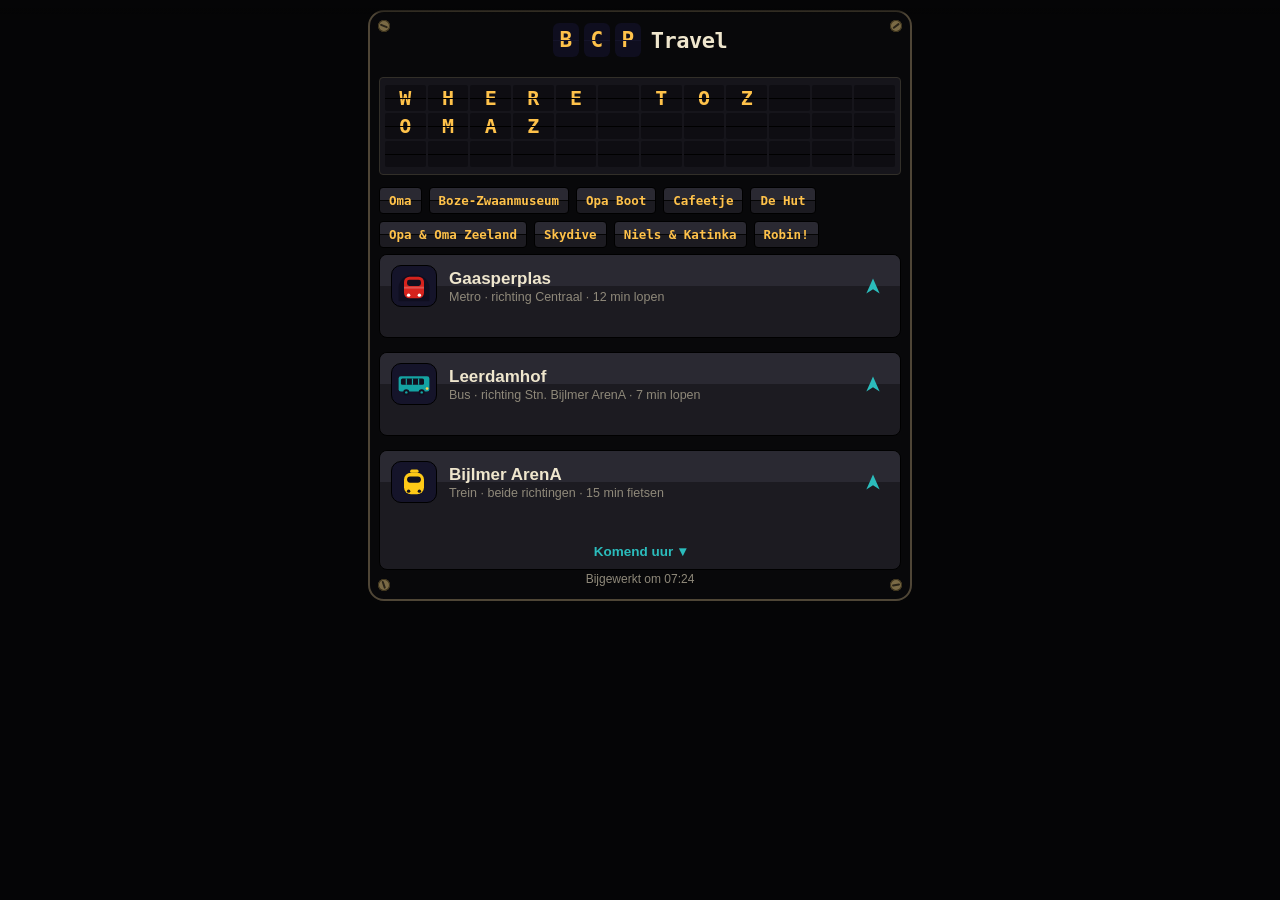
==== index.html @ f66ce540 "Center the logo so it clears the corner bolts Co-Authored-By: Claude Opus 4.8 <noreply@anthropic.com" ====
<!DOCTYPE html>
<html lang="nl">
<head>
  <meta charset="UTF-8">
  <meta name="viewport" content="width=device-width, initial-scale=1.0, viewport-fit=cover, user-scalable=no">
  <title>BCP Travel</title>
  <meta name="description" content="Vertrektijden en routes vanaf huis — Gaasperplas, Leerdamhof, Bijlmer ArenA">
  <meta name="theme-color" content="#0d0d0f">
  <link rel="manifest" href="manifest.webmanifest">
  <link rel="stylesheet" href="style.css?v=23">
  <link rel="icon" type="image/svg+xml" href="icon.svg">
  <link rel="icon" href="icons/icon-192.png">
  <!-- iOS PWA -->
  <meta name="apple-mobile-web-app-capable" content="yes">
  <meta name="mobile-web-app-capable" content="yes">
  <meta name="apple-mobile-web-app-status-bar-style" content="black-translucent">
  <meta name="apple-mobile-web-app-title" content="BCP">
  <link rel="apple-touch-icon" href="icons/apple-touch-icon.png">
</head>
<body>
  <div id="top-fade" aria-hidden="true"></div>
  <div id="pull-indicator" aria-hidden="true"><div class="spinner"></div></div>

  <main id="app">
    <div class="chassis">
      <span class="screw" aria-hidden="true"></span>
      <span class="screw" aria-hidden="true"></span>
      <span class="screw" aria-hidden="true"></span>
      <span class="screw" aria-hidden="true"></span>

    <header>
      <div class="brand" aria-label="BCP Travel">
        <div class="brand-board">
          <span class="tile" data-letter="B"><span class="tile-half tile-bottom">B</span><span class="tile-half tile-top" aria-hidden="true">B</span></span>
          <span class="tile" data-letter="C"><span class="tile-half tile-bottom">C</span><span class="tile-half tile-top" aria-hidden="true">C</span></span>
          <span class="tile" data-letter="P"><span class="tile-half tile-bottom">P</span><span class="tile-half tile-top" aria-hidden="true">P</span></span>
        </div>
        <span class="brand-word">Travel</span>
      </div>
    </header>

    <!-- Destination search -->
    <section id="search">
      <div class="search-wrap">
        <input id="dest-input" type="text" placeholder="" aria-label="Bestemming"
               autocomplete="off" autocorrect="off" autocapitalize="off" spellcheck="false"
               enterkeyhint="search">
        <div id="ghost" aria-hidden="true"></div>
        <ul id="suggestions" hidden></ul>
      </div>
      <div id="quick" hidden>
        <div id="quick-chips"></div>
      </div>
      <div id="recents" hidden>
        <p class="recents-label">Recent</p>
        <div id="recent-chips"></div>
      </div>
    </section>

    <!-- Route results -->
    <section id="routes" hidden>
      <div id="route-cards"></div>
    </section>

    <!-- Departure boards -->
    <section id="boards">
      <div class="board" id="board-metro">
        <div class="board-head">
          <span class="mode-tile" aria-label="Metro">
            <svg viewBox="0 0 52 44" aria-hidden="true">
              <path d="M6 42 L6 24 A20 17 0 0 1 46 24 L46 42 Z" fill="#0f0e1f"/>
              <rect x="13" y="10" width="26" height="28" rx="7" fill="#d6231d"/>
              <rect x="13" y="23" width="26" height="2.5" fill="#ffffff" opacity="0.22"/>
              <rect x="17" y="14" width="18" height="8" rx="3" fill="#11101f"/>
              <circle cx="19" cy="34" r="2.2" fill="#ffffff"/>
              <circle cx="33" cy="34" r="2.2" fill="#ffffff"/>
            </svg>
          </span>
          <div class="board-title">
            <h2>Gaasperplas</h2>
            <p class="board-sub">Metro &middot; richting Centraal &middot; <span class="walk">12 min lopen</span></p>
          </div>
          <a class="maps-link board-maps" href="https://www.google.com/maps/search/?api=1&amp;query=Station+Gaasperplas+Amsterdam" target="_blank" rel="noopener" aria-label="Op Google Maps" title="Op Google Maps"><svg viewBox="0 0 24 24" aria-hidden="true"><path d="M12 3 L20 21 L12 16 L4 21 Z" fill="currentColor"/></svg></a>
        </div>
        <ul class="departures" data-empty="Geen vertrektijden gevonden"></ul>
      </div>

      <div class="board" id="board-bus">
        <div class="board-head">
          <span class="mode-tile" aria-label="Bus">
            <svg viewBox="0 0 52 44" aria-hidden="true">
              <rect x="6" y="12" width="40" height="20" rx="3" fill="#14a3a3"/>
              <rect x="9" y="15" width="30" height="8" rx="2" fill="#11101f"/>
              <line x1="16" y1="15" x2="16" y2="23" stroke="#14a3a3" stroke-width="1.5"/>
              <line x1="24" y1="15" x2="24" y2="23" stroke="#14a3a3" stroke-width="1.5"/>
              <line x1="32" y1="15" x2="32" y2="23" stroke="#14a3a3" stroke-width="1.5"/>
              <circle cx="43" cy="28" r="1.8" fill="#ffd34d"/>
              <circle cx="16" cy="33" r="4" fill="#11101f"/>
              <circle cx="36" cy="33" r="4" fill="#11101f"/>
              <circle cx="16" cy="33" r="1.6" fill="#14a3a3"/>
              <circle cx="36" cy="33" r="1.6" fill="#14a3a3"/>
            </svg>
          </span>
          <div class="board-title">
            <h2>Leerdamhof</h2>
            <p class="board-sub">Bus &middot; richting Stn. Bijlmer ArenA &middot; <span class="walk">7 min lopen</span></p>
          </div>
          <a class="maps-link board-maps" href="https://www.google.com/maps/search/?api=1&amp;query=Leerdamhof+Amsterdam" target="_blank" rel="noopener" aria-label="Op Google Maps" title="Op Google Maps"><svg viewBox="0 0 24 24" aria-hidden="true"><path d="M12 3 L20 21 L12 16 L4 21 Z" fill="currentColor"/></svg></a>
        </div>
        <ul class="departures" data-empty="Geen vertrektijden gevonden"></ul>
      </div>

      <div class="board" id="board-train">
        <div class="board-head">
          <span class="mode-tile" aria-label="Trein">
            <svg viewBox="0 0 52 44" aria-hidden="true">
              <rect x="21" y="6" width="11" height="4" rx="2" fill="#ffc917"/>
              <rect x="13" y="10" width="26" height="28" rx="9" fill="#ffc917"/>
              <rect x="17" y="15" width="18" height="8" rx="4" fill="#11101f"/>
              <circle cx="19" cy="34" r="2.2" fill="#11101f"/>
              <circle cx="33" cy="34" r="2.2" fill="#11101f"/>
            </svg>
          </span>
          <div class="board-title">
            <h2>Bijlmer ArenA</h2>
            <p class="board-sub">Trein &middot; beide richtingen &middot; <span class="walk">15 min fietsen</span></p>
          </div>
          <a class="maps-link board-maps" href="https://www.google.com/maps/search/?api=1&amp;query=Station+Bijlmer+ArenA+Amsterdam" target="_blank" rel="noopener" aria-label="Op Google Maps" title="Op Google Maps"><svg viewBox="0 0 24 24" aria-hidden="true"><path d="M12 3 L20 21 L12 16 L4 21 Z" fill="currentColor"/></svg></a>
        </div>
        <ul class="departures" data-empty="Geen treinen gevonden"></ul>
        <button class="board-expand" hidden aria-expanded="false">
          <span class="expand-label">Komend uur</span>
          <span class="expand-arrow" aria-hidden="true">&#9662;</span>
        </button>
      </div>

      <p id="boards-updated"></p>
    </section>

    </div>
  </main>

  <script src="app.js?v=23"></script>
</body>
</html>
---- style.css ----
/* BCP Travel — always-dark "Solari" split-flap machine.
   Tokens are repointed once here; components reference them, so the whole
   app inherits the board palette. */
:root {
  --bg: #050506;              /* outside the machine */
  --recess: #08080a;         /* dark board cavity */
  --card: #16151b;           /* flap / panel surfaces on the recess */
  --text: #efe6cd;           /* warm cream */
  --text-dim: #8f897a;
  --accent: #2bbcbc;         /* teal — links, maps, expand */
  --accent-soft: #123a3a;
  --border: #322f29;         /* warm dark hairline */
  --green: #2ec16a;
  --red: #e0584e;
  --subway: #c8201a;         /* Metro 53 red */
  --bus: #14a3a3;            /* teal */
  --rail: #ffc917;           /* NS yellow */
  --rail-text: #11101a;
  --tram: #0d9488;
  /* Mode-icon tiles (kept in colour) */
  --board: #15142a;          /* navy tile bg */
  --board-tile: #0f0e1f;
  --board-frame: #4f4636;
  --board-text: #efe6cd;
  --amber: #ffc24a;          /* warm Solari amber — logo, time flaps */
  --teal: #14a3a3;
  /* Machine housing */
  --frame: #2c2620;
  --frame-edge: #4f4636;
  --screw: #7a6a45;
  /* Split-flap rows + cards */
  --flap: #1c1b21;
  --flap-top: #2a2932;
  --flap-seam: #000000;
  --flap-seam-hi: #36353e;
  --pin: #6a6358;
  --clk-card: #0e0d12;
  --mono: ui-monospace, "SF Mono", SFMono-Regular, Menlo, Consolas, monospace;
  --radius: 14px;
}

* { box-sizing: border-box; }

html, body {
  margin: 0;
  padding: 0;
  background: var(--bg);
  color: var(--text);
  font-family: -apple-system, BlinkMacSystemFont, "Segoe UI", Roboto, sans-serif;
  -webkit-text-size-adjust: 100%;
}

body {
  overscroll-behavior-y: contain;
}

#app {
  max-width: 560px;
  margin: 0 auto;
  padding: calc(env(safe-area-inset-top) + 10px) 8px calc(env(safe-area-inset-bottom) + 24px);
}

/* The machine: a single brass-edged frame around the dark board */
.chassis {
  position: relative;
  background: var(--recess);
  border: 2px solid var(--frame-edge);
  border-radius: 16px;
  padding: 9px;
}

/* Corner screws */
.screw {
  position: absolute;
  width: 12px;
  height: 12px;
  border-radius: 50%;
  background: var(--screw);
  box-shadow: inset 0 0 0 1px #3a3019;
}

.screw::after {
  content: "";
  position: absolute;
  inset: 0;
  margin: auto;
  width: 8px;
  height: 1.5px;
  background: #2a2418;
  border-radius: 1px;
  transform: rotate(35deg);
}

.screw:nth-of-type(1) { top: 8px; left: 8px; }
.screw:nth-of-type(2) { top: 8px; right: 8px; }
.screw:nth-of-type(3) { bottom: 8px; left: 8px; }
.screw:nth-of-type(4) { bottom: 8px; right: 8px; }

/* Each screw's slot sits at its own angle, so they don't look stamped. */
.screw:nth-of-type(1)::after { transform: rotate(22deg); }
.screw:nth-of-type(2)::after { transform: rotate(-37deg); }
.screw:nth-of-type(3)::after { transform: rotate(71deg); }
.screw:nth-of-type(4)::after { transform: rotate(-9deg); }

/* Brand header — sits directly on the recess */
header {
  display: flex;
  align-items: center;
  justify-content: center;
  gap: 12px;
  margin-bottom: 14px;
  padding: 2px;
}

/* Brand lockup: [B][C][P] Travel — also the refresh button */
.brand {
  display: flex;
  align-items: center;
  gap: 10px;
  cursor: pointer;
  -webkit-user-select: none;
  user-select: none;
}

.brand-board {
  display: flex;
  gap: 5px;
  perspective: 240px;
}

.brand .tile {
  position: relative;
  width: 26px;
  height: 34px;
  border-radius: 6px;
  background: var(--board-tile);
  color: var(--amber);
  font-family: var(--mono);
  font-weight: 700;
  font-size: 21px;
  overflow: hidden;
}

/* Two halves of the same glyph, clipped at the seam. */
.brand .tile-half {
  position: absolute;
  inset: 0;
  display: flex;
  align-items: center;
  justify-content: center;
  backface-visibility: hidden;
}

.brand .tile-bottom { clip-path: inset(50% 0 0 0); }

.brand .tile-top {
  clip-path: inset(0 0 50% 0);
  transform-origin: 50% 50%;     /* hinge on the center seam */
  z-index: 1;
}

/* The leaving glyph's top half, peeling down over the new one (set per
   spin step in JS). */
.brand .tile-fall {
  clip-path: inset(0 0 50% 0);
  transform-origin: 50% 50%;
  z-index: 3;
  background: var(--board-tile);
  color: var(--amber);
}

.brand .tile-fall { animation: flap-peel 0.13s linear both; }

/* Flip-board fold seam */
.brand .tile::after {
  content: "";
  position: absolute;
  left: 0;
  right: 0;
  top: 50%;
  height: 1px;
  background: var(--board);
  z-index: 2;
}

.brand-word {
  font-family: var(--mono);
  font-weight: 700;
  font-size: 22px;
  letter-spacing: -0.5px;
  color: var(--board-text);
}


/* Split-flap falling motion.
   flap-peel: the OLD glyph's top half is hinged at the seam and falls
   forward + down toward the viewer, revealing the new glyph behind it.
   flap-drop: a NEW glyph's top half drops in from standing upright. */
@keyframes flap-peel {
  0%   { transform: rotateX(0deg); }
  100% { transform: rotateX(-90deg); }
}

@keyframes flap-drop {
  0%   { transform: rotateX(90deg); }
  60%  { transform: rotateX(-6deg); }
  100% { transform: rotateX(0deg); }
}

/* Solid-to-transparent fade behind the iOS status bar (black-translucent),
   so the system clock stays legible over scrolled content. */
#top-fade {
  position: fixed;
  top: 0;
  left: 0;
  right: 0;
  height: calc(env(safe-area-inset-top) + 14px);
  background: linear-gradient(var(--bg) 55%, transparent);
  z-index: 40;
  pointer-events: none;
}

/* ---- Pull to refresh ---- */
#pull-indicator {
  position: fixed;
  top: calc(env(safe-area-inset-top) + 4px);
  left: 50%;
  transform: translate(-50%, -60px);
  opacity: 0;
  pointer-events: none;
  z-index: 50;
  transition: transform 0.2s, opacity 0.2s;
}

#pull-indicator.visible { transform: translate(-50%, 0); opacity: 1; }

.spinner {
  width: 26px;
  height: 26px;
  border: 3px solid var(--accent-soft);
  border-top-color: var(--accent);
  border-radius: 50%;
  animation: spin 0.8s linear infinite;
}

/* ---- Departure boards ---- */
/* Each board is one connected flap panel — header + departures share the
   same flap background, divided by hairlines. */
.board {
  background: var(--flap);
  border: 1px solid #000;
  border-radius: 8px;
  overflow: hidden;
  margin-bottom: 14px;
}

#boards .board:last-of-type { margin-bottom: 0; }

.board-head {
  display: flex;
  align-items: center;
  gap: 12px;
  padding: 10px 11px;
  background:
    linear-gradient(180deg, var(--flap-top) 0, var(--flap-top) 49.5%, #050505 50%, var(--flap) 50.5%, var(--flap) 100%);
}

.board-title {
  flex: 1;
  min-width: 0;
}

.board-title h2 {
  margin: 0;
  font-size: 17px;
  font-weight: 700;
}

/* Maps hand-off icon in a board header */
.board-maps { width: 30px; height: 30px; }
.board-maps svg { width: 19px; height: 19px; }

.board-sub {
  margin: 1px 0 0;
  font-size: 12.5px;
  color: var(--text-dim);
}

/* Section mode icon (metro / bus / train) — colour tile, recessed look */
.mode-tile {
  display: inline-flex;
  align-items: center;
  justify-content: center;
  width: 46px;
  height: 42px;
  border-radius: 10px;
  background: var(--board);
  border: 1px solid #000;
  flex-shrink: 0;
}

.mode-tile svg { width: 40px; height: auto; display: block; }

.line-badge {
  display: inline-flex;
  align-items: center;
  justify-content: center;
  min-width: 34px;
  height: 34px;
  padding: 0 8px;
  border-radius: 9px;
  color: #fff;
  font-weight: 800;
  font-size: 16px;
  flex-shrink: 0;
}

/* Fixed-width badges in the departure rows so headsigns line up even when
   the label varies (IC / SPR / NS). */
.departures .line-badge.small {
  width: 32px;
  min-width: 32px;
  padding: 0;
}

.line-badge.small {
  min-width: 26px;
  height: 24px;
  font-size: 13px;
  border-radius: 7px;
}

.mode-subway { background: var(--subway); }
.mode-bus { background: var(--bus); }
.mode-rail, .mode-regional_rail, .mode-regional_fast_rail, .mode-highspeed_rail,
.mode-long_distance, .mode-night_rail { background: var(--rail); color: var(--rail-text); }
.mode-tram { background: var(--tram); }
.mode-ferry { background: #0ea5e9; }
.mode-coach { background: #7c3aed; }
.mode-walk { background: transparent; color: var(--text-dim); font-weight: 600; }

ul.departures {
  list-style: none;
  margin: 0;
  padding: 0;
}

ul.departures:empty::after {
  content: attr(data-empty);
  display: block;
  padding: 10px 0;
  color: var(--text-dim);
  font-size: 14px;
}

/* Each departure is a split-flap strip: hinge pins (background dots), a fold
   seam across the middle, and the content riding on top. */
/* The flap fold (two-tone + a 1px crease) lives in the background, so opaque
   parts (badges, tiles, clock cards) hide it and text rides on top — no
   strike-through. Hinge pins are the two dots at the ends. */
ul.departures li {
  position: relative;
  display: flex;
  align-items: center;
  gap: 4px;
  padding: 9px 11px;
  border-top: 1px solid #000;
  font-size: 15px;
  perspective: 240px;
  background:
    linear-gradient(180deg, var(--flap-top) 0, var(--flap-top) 49.5%, #050505 50%, var(--flap) 50.5%, var(--flap) 100%);
}

.dep-headsign {
  flex: 1;
  min-width: 0;
  overflow: hidden;
  text-overflow: ellipsis;
  white-space: nowrap;
}

.dep-time {
  display: inline-flex;
  align-items: center;
  flex-shrink: 0;
}

/* Delay column: reserved per board, only as wide as the current view needs
   (width set in JS; absent entirely when nothing is delayed). */
.dep-delay {
  color: var(--red);
  font-family: var(--mono);
  font-size: 12.5px;
  font-weight: 700;
  width: var(--delay-w, 0px);
  text-align: right;
  overflow: hidden;
  flex-shrink: 0;
}

/* Platform: compact number chip (full "spoor N" kept as tooltip/aria). */
.dep-track {
  font-size: 12px;
  font-weight: 700;
  color: var(--accent);
  background: var(--accent-soft);
  border-radius: 4px;
  padding: 1px 0;
  min-width: 20px;
  text-align: center;
  flex-shrink: 0;
}

.board-expand {
  width: 100%;
  padding: 10px;
  border: none;
  background: transparent;
  color: var(--accent);
  font-size: 13.5px;
  font-weight: 600;
  cursor: pointer;
  display: flex;
  align-items: center;
  justify-content: center;
  gap: 6px;
}

.board-expand .expand-arrow {
  transition: transform 0.2s;
  display: inline-block;
}

.board-expand[aria-expanded="true"] .expand-arrow {
  transform: rotate(180deg);
}

/* Countdown: plain, readable amber text in a fixed column so every "x min"
   lines up (the live dot sits inside, never changing the column width). */
.dep-countdown {
  display: inline-flex;
  align-items: center;
  justify-content: flex-end;
  gap: 4px;
  flex: 0 0 64px;
  white-space: nowrap;
  font-family: var(--mono);
  font-weight: 700;
  font-size: 13.5px;
  font-variant-numeric: tabular-nums;
  color: var(--amber);
}

/* Clock time as little amber split-flaps: each digit is a flap with a seam
   across the glyph; the colon is a plain separator. */
.clock-flap {
  display: inline-flex;
  align-items: stretch;
  gap: 2px;
  perspective: 220px;
}

.clock-flap .cell {
  position: relative;
  width: 10px;
  height: 22px;
  border-radius: 2px;
  overflow: hidden;
  background: var(--clk-card);
}

.clock-flap .sep {
  display: flex;
  align-items: center;
  justify-content: center;
  width: 4px;
  font-family: var(--mono);
  font-weight: 700;
  font-size: 13px;
  color: var(--amber);
}

.clock-flap .cf {
  position: absolute;
  inset: 0;
  display: flex;
  align-items: center;
  justify-content: center;
  font-family: var(--mono);
  font-weight: 700;
  font-size: 13px;
  color: var(--amber);
  backface-visibility: hidden;
}

.clock-flap .cf-bottom { clip-path: inset(50% 0 0 0); }

.clock-flap .cf-top {
  clip-path: inset(0 0 50% 0);
  transform-origin: 50% 50%;
  z-index: 1;
}

.clock-flap .cf-fall {
  clip-path: inset(0 0 50% 0);
  transform-origin: 50% 50%;
  z-index: 3;
  background: var(--clk-card);
  color: var(--amber);
}

/* Fold seam across the digit */
.clock-flap .cell::after {
  content: "";
  position: absolute;
  left: 0;
  right: 0;
  top: 50%;
  height: 1px;
  background: #000;
  box-shadow: 0 1px 0 rgba(255, 255, 255, 0.06);
  z-index: 2;
}

.clock-flap .cf-fall { animation: flap-peel 0.42s cubic-bezier(0.4, 0.15, 0.3, 1) both; }
.clock-flap .cf-top.drop { animation: flap-drop 0.42s cubic-bezier(0.3, 0.7, 0.45, 1) both; }

.rt-dot {
  display: inline-block;
  width: 7px;
  height: 7px;
  border-radius: 50%;
  background: var(--green);
  margin-right: 3px;
  animation: pulse 2s ease-in-out infinite;
  vertical-align: 1px;
}

@keyframes pulse { 50% { opacity: 0.35; } }

#boards-updated {
  text-align: center;
  font-size: 12px;
  color: var(--text-dim);
  margin: 2px 0 4px;
}

.board.error ul.departures::after {
  content: attr(data-error);
  color: var(--red);
}

/* ---- Search ---- */
#search { margin: 18px 0 6px; }

.search-wrap { position: relative; }

#dest-input {
  width: 100%;
  min-height: 98px;
  padding: 8px 8px;
  font-size: 17px;
  border: 1.5px solid var(--border);
  border-radius: 4px;
  background: var(--card);
  color: var(--text);
  outline: none;
}

#dest-input:focus { border-color: var(--accent); }

/* Split-flap board filling the input width (3 rows) */
#ghost {
  position: absolute;
  left: 6px;
  right: 6px;
  top: 0;
  bottom: 0;
  display: flex;
  flex-direction: column;
  justify-content: center;
  gap: 2px;
  pointer-events: none;
  overflow: hidden;
}

#ghost.hidden { display: none; }

/* Shared split-flap character row (placeholder board + results title). */
.flaprow {
  display: inline-flex;
  gap: 1px;
}

.flaprow .fcell {
  position: relative;
  width: 11px;
  height: 20px;
  overflow: hidden;
  border-radius: 2px;
  background: var(--clk-card);
}

.flaprow .cf {
  position: absolute;
  inset: 0;
  display: flex;
  align-items: center;
  justify-content: center;
  font-family: var(--mono);
  font-weight: 700;
  font-size: 12px;
  color: var(--amber);
  backface-visibility: hidden;
}

.flaprow .cf-bottom { clip-path: inset(50% 0 0 0); }

.flaprow .cf-top {
  clip-path: inset(0 0 50% 0);
  transform-origin: 50% 50%;
  z-index: 1;
}

.flaprow .cf-fall {
  clip-path: inset(0 0 50% 0);
  transform-origin: 50% 50%;
  z-index: 3;
  background: var(--clk-card);
  color: var(--amber);
  animation: flap-peel 0.09s linear both;
}

.flaprow .fcell::after {
  content: "";
  position: absolute;
  left: 0;
  right: 0;
  top: 50%;
  height: 1px;
  background: #000;
  z-index: 2;
}

/* Results title as a bigger, wrapping flap board */
.flaprow-title {
  flex-wrap: wrap;
  gap: 2px;
}

.flaprow-title .fcell { width: 15px; height: 24px; border-radius: 3px; }
.flaprow-title .cf { font-size: 15px; }

/* Two-row board: cells stretch to fill the container width; the font
   scales with it (size isn't critical here). */
.flaprow-display {
  display: flex;
  width: 100%;
  gap: 2px;
  container-type: inline-size;
}

.flaprow-display .fcell {
  flex: 1 1 0;
  min-width: 0;
  width: auto;
  height: 26px;
  border-radius: 2px;
}

.flaprow-display .cf { font-size: clamp(12px, 5cqw, 20px); }

/* Quick-pick destinations */
#quick { margin-top: 12px; }

#quick-chips {
  display: flex;
  flex-wrap: wrap;
  gap: 7px;
}

#suggestions {
  position: absolute;
  top: calc(100% + 6px);
  left: 0;
  right: 0;
  z-index: 30;
  list-style: none;
  margin: 0;
  padding: 6px;
  background: var(--card);
  border: 1px solid var(--border);
  border-radius: var(--radius);
  box-shadow: 0 8px 24px rgba(0,0,0,0.14);
  max-height: 320px;
  overflow-y: auto;
}

#suggestions li {
  padding: 11px 12px;
  border-radius: 10px;
  cursor: pointer;
  display: flex;
  align-items: center;
  gap: 10px;
}

#suggestions li:active, #suggestions li.active { background: var(--accent-soft); }

.sug-icon { font-size: 17px; width: 22px; text-align: center; flex-shrink: 0; }

.sug-text { overflow: hidden; }

.sug-name {
  font-size: 15.5px;
  white-space: nowrap;
  overflow: hidden;
  text-overflow: ellipsis;
}

.sug-area { font-size: 12.5px; color: var(--text-dim); }

/* ---- Recents ---- */
#recents { margin-top: 12px; }

.recents-label {
  margin: 0 0 6px 4px;
  font-size: 12px;
  font-weight: 600;
  text-transform: uppercase;
  letter-spacing: 0.5px;
  color: var(--text-dim);
}

#recent-chips {
  display: flex;
  flex-wrap: wrap;
  gap: 8px;
}

/* Flip-board chips: amber mono on a flap face with a centre crease. */
.chip {
  position: relative;
  overflow: hidden;
  border: 1px solid #000;
  border-radius: 4px;
  padding: 5px 9px;
  font-family: var(--mono);
  font-weight: 700;
  font-size: 12.5px;
  color: var(--amber);
  cursor: pointer;
  max-width: 100%;
  white-space: nowrap;
  text-overflow: ellipsis;
  background:
    linear-gradient(180deg, var(--flap-top) 0, var(--flap-top) 49.5%, #050505 50%, var(--flap) 50.5%, var(--flap) 100%);
}

.chip:active { filter: brightness(1.3); }

/* ---- Route results ---- */
#routes { margin-top: 20px; }

#routes-title {
  margin: 0 0 12px 2px;
  line-height: 0;
}

.route-card {
  background: var(--card);
  border-radius: var(--radius);
  padding: 14px 16px;
  margin-bottom: 12px;
  box-shadow: 0 1px 3px rgba(0,0,0,0.06);
}

.route-card-head {
  display: flex;
  align-items: center;
  gap: 8px;
  margin-bottom: 4px;
}

.route-card-head .icon { font-size: 18px; }

.route-card-head .mode-tile {
  width: 36px;
  height: 32px;
  border-radius: 8px;
}

.route-card-head .mode-tile svg { width: 30px; }

.route-card-head h3 {
  margin: 0;
  font-size: 15.5px;
  font-weight: 700;
  flex: 1;
}

.route-note {
  font-size: 12px;
  color: var(--text-dim);
  background: var(--accent-soft);
  border-radius: 999px;
  padding: 3px 9px;
  white-space: nowrap;
}

.itinerary {
  border-top: 1px solid var(--border);
}

.itin-summary {
  display: block;
  width: 100%;
  text-align: left;
  background: transparent;
  border: none;
  padding: 10px 0;
  cursor: pointer;
  color: inherit;
  font: inherit;
}

.itin-times {
  display: flex;
  align-items: baseline;
  gap: 8px;
  font-variant-numeric: tabular-nums;
}

.itin-range { font-weight: 700; font-size: 15.5px; }

.itin-meta { color: var(--text-dim); font-size: 13px; flex: 1; }

.itin-duration { font-weight: 700; font-size: 15px; }

.itin-legs {
  display: flex;
  align-items: center;
  flex-wrap: wrap;
  gap: 4px;
  margin-top: 7px;
  font-size: 13px;
  color: var(--text-dim);
}

.leg-sep { opacity: 0.55; font-size: 11px; }

.leg-walk { white-space: nowrap; }

.itin-chevron {
  margin-left: auto;
  color: var(--accent);
  transition: transform 0.2s;
}

.itinerary.open .itin-chevron { transform: rotate(180deg); }

/* ---- Expanded step-by-step detail ---- */
.itin-detail { display: none; padding: 4px 0 12px; }

.itinerary.open .itin-detail { display: block; }

.leg-detail {
  position: relative;
  padding: 6px 0 6px 14px;
  border-left: 2px solid var(--border);
  margin-left: 4px;
}

.leg-detail-head {
  display: flex;
  align-items: center;
  gap: 8px;
  margin-bottom: 4px;
}

.leg-dir { font-size: 13.5px; font-weight: 600; }

.leg-stop {
  display: flex;
  gap: 8px;
  font-size: 13.5px;
  padding: 1px 0;
}

.leg-stop-time {
  color: var(--text-dim);
  font-variant-numeric: tabular-nums;
  flex-shrink: 0;
  min-width: 38px;
}

.leg-stop-name { color: var(--text); }

.leg-ride {
  font-size: 12px;
  color: var(--text-dim);
  padding: 2px 0 2px 46px;
}

.leg-walk-detail {
  font-size: 13px;
  color: var(--text-dim);
  padding: 6px 0 6px 4px;
}

/* Maps hand-off icon in the route-card header */
.maps-link {
  display: inline-flex;
  align-items: center;
  justify-content: center;
  width: 32px;
  height: 32px;
  flex-shrink: 0;
  color: var(--accent);
  text-decoration: none;
}

.maps-link svg { width: 20px; height: 20px; display: block; }

.maps-link:active { opacity: 0.6; }

.route-card .status {
  padding: 10px 0 4px;
  font-size: 14px;
  color: var(--text-dim);
}

.route-card .status.error { color: var(--red); }

.skeleton {
  height: 18px;
  border-radius: 6px;
  background: linear-gradient(90deg, var(--border) 25%, var(--accent-soft) 50%, var(--border) 75%);
  background-size: 200% 100%;
  animation: shimmer 1.2s infinite;
  margin: 10px 0;
}

@keyframes shimmer { to { background-position: -200% 0; } }
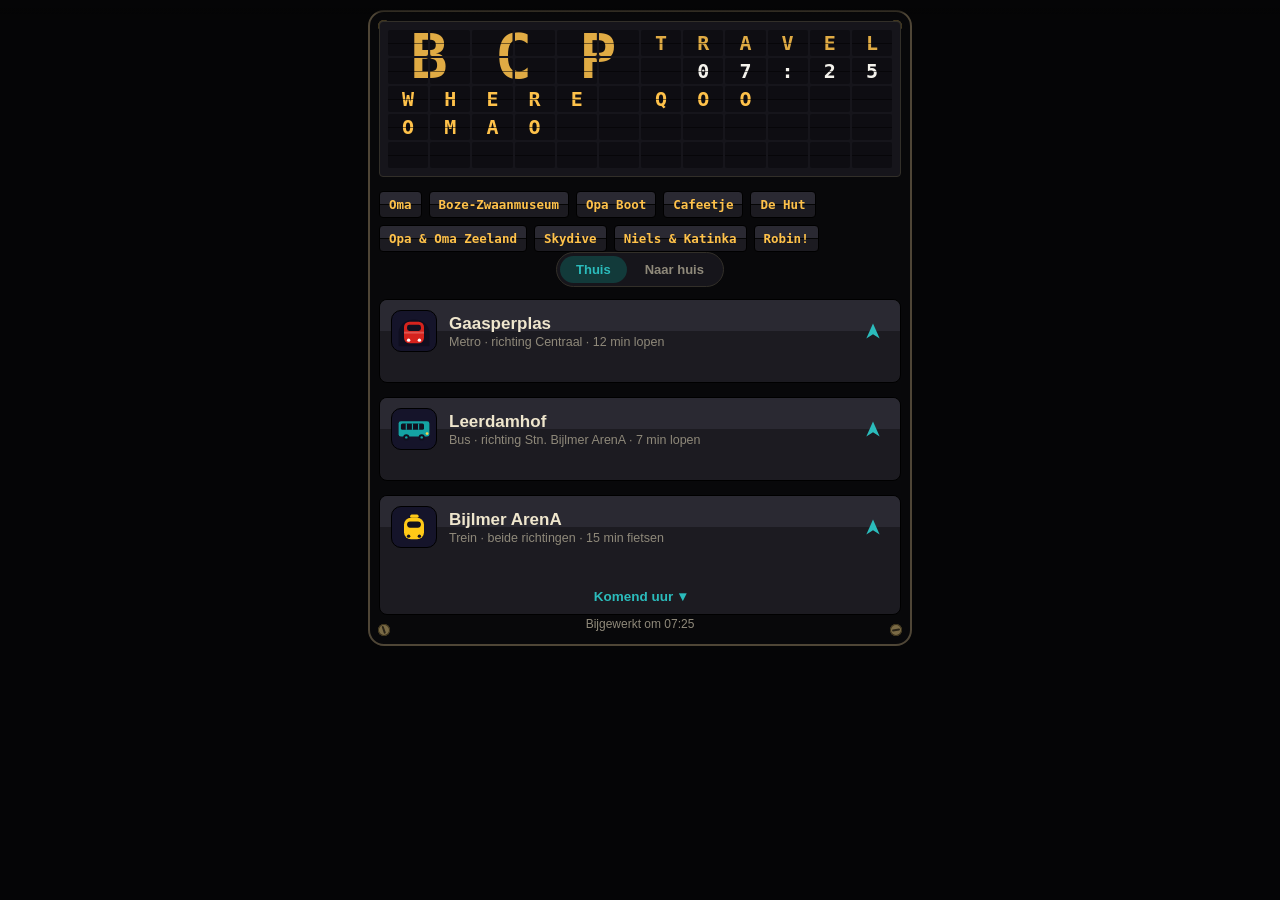
==== commit 9b9023d7: "Add geolocation return-mode (Naar huis) On load the app locates you: within ~15 min walk of home it " ====
--- a/index.html
+++ b/index.html
@@ -7,7 +7,7 @@
   <meta name="description" content="Vertrektijden en routes vanaf huis — Gaasperplas, Leerdamhof, Bijlmer ArenA">
   <meta name="theme-color" content="#0d0d0f">
   <link rel="manifest" href="manifest.webmanifest">
-  <link rel="stylesheet" href="style.css?v=23">
+  <link rel="stylesheet" href="style.css?v=26">
   <link rel="icon" type="image/svg+xml" href="icon.svg">
   <link rel="icon" href="icons/icon-192.png">
   <!-- iOS PWA -->
@@ -28,19 +28,11 @@
       <span class="screw" aria-hidden="true"></span>
       <span class="screw" aria-hidden="true"></span>
 
-    <header>
-      <div class="brand" aria-label="BCP Travel">
-        <div class="brand-board">
-          <span class="tile" data-letter="B"><span class="tile-half tile-bottom">B</span><span class="tile-half tile-top" aria-hidden="true">B</span></span>
-          <span class="tile" data-letter="C"><span class="tile-half tile-bottom">C</span><span class="tile-half tile-top" aria-hidden="true">C</span></span>
-          <span class="tile" data-letter="P"><span class="tile-half tile-bottom">P</span><span class="tile-half tile-top" aria-hidden="true">P</span></span>
-        </div>
-        <span class="brand-word">Travel</span>
-      </div>
-    </header>
-
-    <!-- Destination search -->
-    <section id="search">
+    <!-- The machine: BCP-Travel logo (2 rows) + search board (3 rows) form one
+         continuous 5x12 split-flap board. The logo is JS-built; tapping it
+         reloads (the search-wrap below it focuses the input). -->
+    <div class="machine">
+      <div id="logo-board" aria-label="BCP Travel"></div>
       <div class="search-wrap">
         <input id="dest-input" type="text" placeholder="" aria-label="Bestemming"
                autocomplete="off" autocorrect="off" autocapitalize="off" spellcheck="false"
@@ -48,14 +40,14 @@
         <div id="ghost" aria-hidden="true"></div>
         <ul id="suggestions" hidden></ul>
       </div>
-      <div id="quick" hidden>
-        <div id="quick-chips"></div>
-      </div>
-      <div id="recents" hidden>
-        <p class="recents-label">Recent</p>
-        <div id="recent-chips"></div>
-      </div>
-    </section>
+    </div>
+    <div id="quick" hidden>
+      <div id="quick-chips"></div>
+    </div>
+    <div id="recents" hidden>
+      <p class="recents-label">Recent</p>
+      <div id="recent-chips"></div>
+    </div>
 
     <!-- Route results -->
     <section id="routes" hidden>
@@ -64,6 +56,31 @@
 
     <!-- Departure boards -->
     <section id="boards">
+      <div id="mode-bar">
+        <div id="mode-toggle" role="tablist" aria-label="Thuis of naar huis">
+          <button class="seg" type="button" data-mode="home" aria-selected="true">Thuis</button>
+          <button class="seg" type="button" data-mode="return" aria-selected="false">Naar huis</button>
+        </div>
+      </div>
+
+      <!-- Return board: fastest ways home from the current location -->
+      <div class="board" id="board-home" hidden>
+        <div class="board-head">
+          <span class="mode-tile" aria-label="Naar huis">
+            <svg viewBox="0 0 52 44" aria-hidden="true">
+              <path d="M10 25 L26 10 L42 25" fill="none" stroke="#2bbcbc" stroke-width="3" stroke-linejoin="round"/>
+              <rect x="15" y="24" width="22" height="14" fill="none" stroke="#2bbcbc" stroke-width="2.6"/>
+              <rect x="23" y="29" width="6" height="9" fill="#2bbcbc"/>
+            </svg>
+          </span>
+          <div class="board-title">
+            <h2>Naar huis</h2>
+            <p class="board-sub" id="home-sub">vanaf je locatie</p>
+          </div>
+        </div>
+        <ul class="departures" data-empty="Zet locatie aan voor routes naar huis"></ul>
+      </div>
+
       <div class="board" id="board-metro">
         <div class="board-head">
           <span class="mode-tile" aria-label="Metro">
@@ -140,6 +157,6 @@
     </div>
   </main>
 
-  <script src="app.js?v=23"></script>
+  <script src="app.js?v=26"></script>
 </body>
 </html>
--- a/style.css
+++ b/style.css
@@ -22,7 +22,9 @@
   --board-tile: #0f0e1f;
   --board-frame: #4f4636;
   --board-text: #efe6cd;
-  --amber: #ffc24a;          /* warm Solari amber — logo, time flaps */
+  --amber: #ffc24a;          /* warm Solari amber — search rows, time flaps */
+  --logo-amber: #e0ab44;     /* BCP + TRAVEL: a touch dimmer, sits back */
+  --clock-white: #f4f2ec;    /* live logo clock — the one bright element */
   --teal: #14a3a3;
   /* Machine housing */
   --frame: #2c2620;
@@ -102,93 +104,30 @@
 .screw:nth-of-type(3)::after { transform: rotate(71deg); }
 .screw:nth-of-type(4)::after { transform: rotate(-9deg); }
 
-/* Brand header — sits directly on the recess */
-header {
-  display: flex;
-  align-items: center;
-  justify-content: center;
-  gap: 12px;
+/* The machine: one panel holding the logo (2 rows) and the search board
+   (3 rows) as a single continuous 5x12 split-flap raster. */
+.machine {
+  position: relative;
+  background: var(--card);
+  border: 1.5px solid var(--border);
+  border-radius: 4px;
+  padding: 8px;
+  display: flex;
+  flex-direction: column;
+  gap: 2px;
   margin-bottom: 14px;
-  padding: 2px;
-}
-
-/* Brand lockup: [B][C][P] Travel — also the refresh button */
-.brand {
-  display: flex;
-  align-items: center;
-  gap: 10px;
+}
+
+.machine:focus-within { border-color: var(--accent); }
+
+/* Logo = top two rows; tapping it reloads (like the old brand lockup). */
+#logo-board {
+  display: flex;
+  flex-direction: column;
+  gap: 2px;
   cursor: pointer;
   -webkit-user-select: none;
   user-select: none;
-}
-
-.brand-board {
-  display: flex;
-  gap: 5px;
-  perspective: 240px;
-}
-
-.brand .tile {
-  position: relative;
-  width: 26px;
-  height: 34px;
-  border-radius: 6px;
-  background: var(--board-tile);
-  color: var(--amber);
-  font-family: var(--mono);
-  font-weight: 700;
-  font-size: 21px;
-  overflow: hidden;
-}
-
-/* Two halves of the same glyph, clipped at the seam. */
-.brand .tile-half {
-  position: absolute;
-  inset: 0;
-  display: flex;
-  align-items: center;
-  justify-content: center;
-  backface-visibility: hidden;
-}
-
-.brand .tile-bottom { clip-path: inset(50% 0 0 0); }
-
-.brand .tile-top {
-  clip-path: inset(0 0 50% 0);
-  transform-origin: 50% 50%;     /* hinge on the center seam */
-  z-index: 1;
-}
-
-/* The leaving glyph's top half, peeling down over the new one (set per
-   spin step in JS). */
-.brand .tile-fall {
-  clip-path: inset(0 0 50% 0);
-  transform-origin: 50% 50%;
-  z-index: 3;
-  background: var(--board-tile);
-  color: var(--amber);
-}
-
-.brand .tile-fall { animation: flap-peel 0.13s linear both; }
-
-/* Flip-board fold seam */
-.brand .tile::after {
-  content: "";
-  position: absolute;
-  left: 0;
-  right: 0;
-  top: 50%;
-  height: 1px;
-  background: var(--board);
-  z-index: 2;
-}
-
-.brand-word {
-  font-family: var(--mono);
-  font-weight: 700;
-  font-size: 22px;
-  letter-spacing: -0.5px;
-  color: var(--board-text);
 }
 
 
@@ -243,6 +182,39 @@
   animation: spin 0.8s linear infinite;
 }
 
+/* ---- Home / return toggle ---- */
+#mode-bar {
+  display: flex;
+  justify-content: center;
+  margin-bottom: 12px;
+}
+
+#mode-toggle {
+  display: inline-flex;
+  gap: 2px;
+  padding: 3px;
+  background: var(--card);
+  border: 1px solid var(--border);
+  border-radius: 999px;
+}
+
+#mode-toggle .seg {
+  border: none;
+  background: transparent;
+  color: var(--text-dim);
+  font-family: inherit;
+  font-size: 13px;
+  font-weight: 600;
+  padding: 6px 16px;
+  border-radius: 999px;
+  cursor: pointer;
+}
+
+#mode-toggle .seg[aria-selected="true"] {
+  background: var(--accent-soft);
+  color: var(--accent);
+}
+
 /* ---- Departure boards ---- */
 /* Each board is one connected flap panel — header + departures share the
    same flap background, divided by hairlines. */
@@ -550,32 +522,28 @@
   color: var(--red);
 }
 
-/* ---- Search ---- */
-#search { margin: 18px 0 6px; }
-
-.search-wrap { position: relative; }
+/* ---- Search (rows 3-5 of the machine) ---- */
+/* The search-wrap is exactly three flap rows tall (3*26 + 2*2 gaps); the
+   input is an invisible overlay over it and the ghost board sits on top. */
+.search-wrap { position: relative; height: 82px; }
 
 #dest-input {
+  position: absolute;
+  inset: 0;
   width: 100%;
-  min-height: 98px;
-  padding: 8px 8px;
+  height: 100%;
+  padding: 0 2px;
   font-size: 17px;
-  border: 1.5px solid var(--border);
-  border-radius: 4px;
-  background: var(--card);
+  border: none;
+  background: transparent;
   color: var(--text);
   outline: none;
 }
 
-#dest-input:focus { border-color: var(--accent); }
-
-/* Split-flap board filling the input width (3 rows) */
+/* Split-flap board filling the search-wrap (3 rows) */
 #ghost {
   position: absolute;
-  left: 6px;
-  right: 6px;
-  top: 0;
-  bottom: 0;
+  inset: 0;
   display: flex;
   flex-direction: column;
   justify-content: center;
@@ -638,7 +606,8 @@
   right: 0;
   top: 50%;
   height: 1px;
-  background: #000;
+  /* Semi-transparent so the big logo letters read through the fold line. */
+  background: rgba(0, 0, 0, 0.5);
   z-index: 2;
 }
 
@@ -669,6 +638,36 @@
 }
 
 .flaprow-display .cf { font-size: clamp(12px, 5cqw, 20px); }
+
+/* ---- Logo rows (BCP quarter-flaps + TRAVEL + clock) ---- */
+/* BCP + TRAVEL sit a touch dimmer than the search rows; the clock is white.
+   (Placed after .flaprow .cf so these win the equal-specificity tie.) */
+.logo-board .cf,
+.logo-board .cf-fall { color: var(--logo-amber); }
+.logo-board .clock-cell .cf,
+.logo-board .clock-cell .cf-fall { color: var(--clock-white); }
+
+/* A quarter cell is a window onto a giant letter: the letter is sized to span
+   the 2x2 block and pinned to a corner so this cell shows just its quarter.
+   The cell's own overflow + the flap clip-paths crop it to the quadrant. */
+.qbig {
+  position: absolute;
+  width: 200%;
+  height: 200%;
+  display: flex;
+  align-items: center;
+  justify-content: center;
+  font-family: var(--mono);
+  font-weight: 700;
+  font-size: clamp(38px, 15cqw, 58px);
+  line-height: 1;
+  color: var(--logo-amber);
+}
+
+.qcell[data-q="tl"] .qbig { left: 0;  top: 0; }
+.qcell[data-q="tr"] .qbig { right: 0; top: 0; }
+.qcell[data-q="bl"] .qbig { left: 0;  bottom: 0; }
+.qcell[data-q="br"] .qbig { right: 0; bottom: 0; }
 
 /* Quick-pick destinations */
 #quick { margin-top: 12px; }
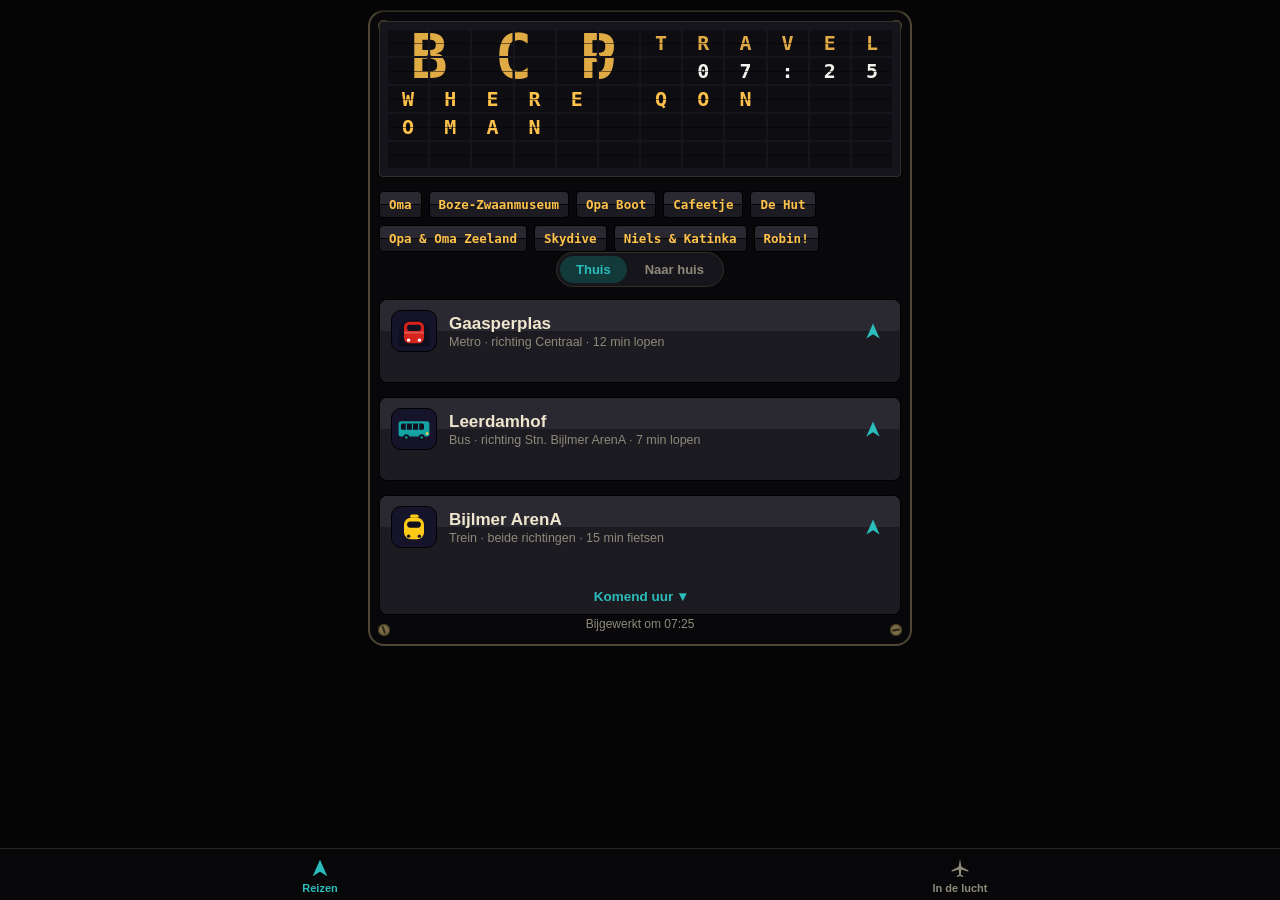
==== commit 36d12767: "Add radar map view to the planes tab A Lijst/Kaart toggle on the In-de-lucht board switches to a dar" ====
--- a/index.html
+++ b/index.html
@@ -7,7 +7,7 @@
   <meta name="description" content="Vertrektijden en routes vanaf huis — Gaasperplas, Leerdamhof, Bijlmer ArenA">
   <meta name="theme-color" content="#0d0d0f">
   <link rel="manifest" href="manifest.webmanifest">
-  <link rel="stylesheet" href="style.css?v=26">
+  <link rel="stylesheet" href="style.css?v=29">
   <link rel="icon" type="image/svg+xml" href="icon.svg">
   <link rel="icon" href="icons/icon-192.png">
   <!-- iOS PWA -->
@@ -41,6 +41,8 @@
         <ul id="suggestions" hidden></ul>
       </div>
     </div>
+    <!-- Reizen tab content: search lists, route results, departure boards -->
+    <div id="tab-reizen">
     <div id="quick" hidden>
       <div id="quick-chips"></div>
     </div>
@@ -153,10 +155,43 @@
 
       <p id="boards-updated"></p>
     </section>
+    </div><!-- /#tab-reizen -->
+
+    <!-- In de lucht tab: nearby aircraft (airplanes.live + adsbdb routes) -->
+    <div id="tab-lucht" hidden>
+      <div class="board" id="board-planes">
+        <div class="board-head">
+          <span class="mode-tile" aria-label="In de lucht">
+            <svg viewBox="0 0 52 44" aria-hidden="true"><path d="M26 5 L30 23 L44 31 L44 34 L30 29 L29 38 L34 42 L34 44 L26 41 L18 44 L18 42 L23 38 L22 29 L8 34 L8 31 L22 23 Z" fill="#2bbcbc"/></svg>
+          </span>
+          <div class="board-title">
+            <h2>In de lucht</h2>
+            <p class="board-sub" id="planes-sub">boven Zuidoost &middot; dichtstbij eerst</p>
+          </div>
+          <div class="view-toggle" id="plane-view-toggle" role="tablist" aria-label="Lijst of kaart">
+            <button class="seg" type="button" data-view="lijst" aria-selected="true">Lijst</button>
+            <button class="seg" type="button" data-view="kaart" aria-selected="false">Kaart</button>
+          </div>
+        </div>
+        <ul class="departures plane-list" id="plane-list" data-empty="Geen vliegtuigen in de buurt"></ul>
+        <div id="plane-map" hidden></div>
+      </div>
+    </div>
 
     </div>
   </main>
 
-  <script src="app.js?v=26"></script>
+  <nav id="tabbar" role="tablist" aria-label="Weergave">
+    <button class="tab" type="button" data-tab="reizen" aria-selected="true">
+      <svg viewBox="0 0 24 24" aria-hidden="true"><path d="M12 3 L20 21 L12 16 L4 21 Z" fill="currentColor"/></svg>
+      <span>Reizen</span>
+    </button>
+    <button class="tab" type="button" data-tab="lucht" aria-selected="false">
+      <svg viewBox="0 0 24 24" aria-hidden="true"><path d="M12 2 L13.5 10.5 L21 14.5 L21 16 L13.5 13.5 L13 19 L15.5 20.8 L15.5 22 L12 20.8 L8.5 22 L8.5 20.8 L11 19 L10.5 13.5 L3 16 L3 14.5 L10.5 10.5 Z" fill="currentColor"/></svg>
+      <span>In de lucht</span>
+    </button>
+  </nav>
+
+  <script src="app.js?v=29"></script>
 </body>
 </html>
--- a/style.css
+++ b/style.css
@@ -59,7 +59,7 @@
 #app {
   max-width: 560px;
   margin: 0 auto;
-  padding: calc(env(safe-area-inset-top) + 10px) 8px calc(env(safe-area-inset-bottom) + 24px);
+  padding: calc(env(safe-area-inset-top) + 10px) 8px calc(env(safe-area-inset-bottom) + 84px);
 }
 
 /* The machine: a single brass-edged frame around the dark board */
@@ -182,6 +182,150 @@
   animation: spin 0.8s linear infinite;
 }
 
+/* ---- Bottom tab bar (Reizen / In de lucht) ---- */
+#tabbar {
+  position: fixed;
+  left: 0;
+  right: 0;
+  bottom: 0;
+  z-index: 60;
+  display: flex;
+  background: rgba(8, 8, 10, 0.92);
+  -webkit-backdrop-filter: blur(12px);
+  backdrop-filter: blur(12px);
+  border-top: 1px solid var(--frame);
+  padding-bottom: env(safe-area-inset-bottom);
+}
+
+#tabbar .tab {
+  flex: 1;
+  display: flex;
+  flex-direction: column;
+  align-items: center;
+  gap: 3px;
+  padding: 8px 0 6px;
+  background: none;
+  border: none;
+  color: var(--text-dim);
+  font-family: inherit;
+  font-size: 11px;
+  font-weight: 600;
+  cursor: pointer;
+}
+
+#tabbar .tab svg { width: 22px; height: 22px; }
+
+#tabbar .tab[aria-selected="true"] { color: var(--accent); }
+
+/* ---- Planes board (In de lucht) ---- */
+.plane-list li { gap: 10px; }
+
+/* Lijst / Kaart toggle in the board header */
+.view-toggle {
+  display: inline-flex;
+  gap: 2px;
+  padding: 2px;
+  background: var(--recess);
+  border: 1px solid var(--border);
+  border-radius: 999px;
+  flex-shrink: 0;
+}
+
+.view-toggle .seg {
+  border: none;
+  background: transparent;
+  color: var(--text-dim);
+  font-family: inherit;
+  font-size: 11.5px;
+  font-weight: 600;
+  padding: 4px 11px;
+  border-radius: 999px;
+  cursor: pointer;
+}
+
+.view-toggle .seg[aria-selected="true"] {
+  background: var(--accent-soft);
+  color: var(--accent);
+}
+
+/* Radar map */
+#plane-map {
+  height: 440px;
+  background: #0b0c10;
+}
+
+.plane-marker .pm {
+  width: 26px;
+  height: 26px;
+  filter: drop-shadow(0 0 2px rgba(0, 0, 0, 0.85));
+}
+
+.plane-marker .pm svg { width: 26px; height: 26px; display: block; }
+.plane-marker .pm svg path { fill: var(--amber); stroke: #1a1505; stroke-width: 0.6; }
+
+/* Dark Leaflet popups (Leaflet's own CSS loads at runtime after ours, so
+   these need the #plane-map prefix to win the cascade). */
+#plane-map .leaflet-popup-content-wrapper,
+#plane-map .leaflet-popup-tip {
+  background: var(--card);
+  color: var(--text);
+}
+#plane-map .leaflet-popup-content { font-size: 13px; line-height: 1.5; }
+#plane-map .leaflet-popup-content b { color: var(--text); }
+#plane-map .leaflet-popup-content a { color: var(--accent); font-weight: 700; text-decoration: none; }
+#plane-map a.leaflet-popup-close-button { color: var(--text-dim); }
+
+.plane-badge {
+  display: inline-flex;
+  align-items: center;
+  justify-content: center;
+  min-width: 40px;
+  height: 30px;
+  padding: 0 6px;
+  border-radius: 7px;
+  background: var(--board);
+  border: 1px solid #000;
+  color: var(--amber);
+  font-family: var(--mono);
+  font-weight: 700;
+  font-size: 12.5px;
+  flex-shrink: 0;
+}
+
+.plane-info { flex: 1; min-width: 0; }
+
+.plane-route {
+  font-size: 14.5px;
+  white-space: nowrap;
+  overflow: hidden;
+  text-overflow: ellipsis;
+}
+
+.plane-meta {
+  margin-top: 1px;
+  font-size: 11.5px;
+  color: var(--text-dim);
+  white-space: nowrap;
+  overflow: hidden;
+  text-overflow: ellipsis;
+}
+
+.fr24-link {
+  display: inline-flex;
+  align-items: center;
+  padding: 3px 9px;
+  border-radius: 999px;
+  background: var(--accent-soft);
+  color: var(--accent);
+  font-family: var(--mono);
+  font-size: 10.5px;
+  font-weight: 700;
+  text-decoration: none;
+  flex-shrink: 0;
+}
+
+.fr24-link:active { filter: brightness(1.3); }
+
 /* ---- Home / return toggle ---- */
 #mode-bar {
   display: flex;
@@ -349,6 +493,23 @@
   overflow: hidden;
   text-overflow: ellipsis;
   white-space: nowrap;
+}
+
+/* Cancelled departure: dimmed, struck destination, red "vervallen" instead of
+   the countdown (let it size to its text — only on this exceptional row). */
+.departures li.cancelled { opacity: 0.62; }
+
+.departures li.cancelled .dep-headsign {
+  text-decoration: line-through;
+  text-decoration-color: var(--red);
+}
+
+.departures li.cancelled .dep-countdown {
+  flex: 0 0 auto;
+  color: var(--red);
+  text-transform: uppercase;
+  font-size: 12px;
+  letter-spacing: 0.5px;
 }
 
 .dep-time {
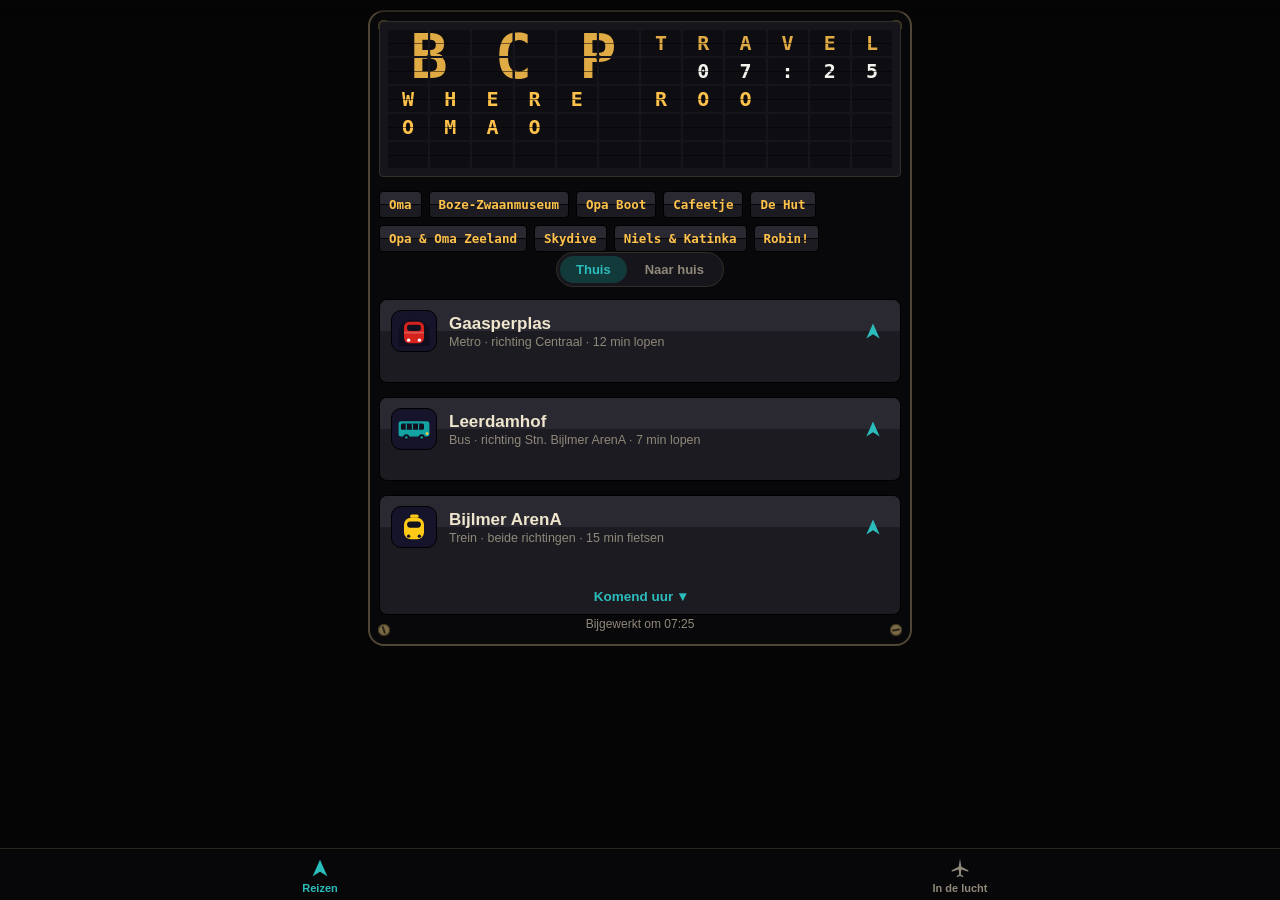
==== commit 2888712d: "Plane map: 1km ring, low/high emphasis, default map, flap-board readout - Draw a 1 km reference ring" ====
--- a/index.html
+++ b/index.html
@@ -7,7 +7,7 @@
   <meta name="description" content="Vertrektijden en routes vanaf huis — Gaasperplas, Leerdamhof, Bijlmer ArenA">
   <meta name="theme-color" content="#0d0d0f">
   <link rel="manifest" href="manifest.webmanifest">
-  <link rel="stylesheet" href="style.css?v=29">
+  <link rel="stylesheet" href="style.css?v=30">
   <link rel="icon" type="image/svg+xml" href="icon.svg">
   <link rel="icon" href="icons/icon-192.png">
   <!-- iOS PWA -->
@@ -169,8 +169,8 @@
             <p class="board-sub" id="planes-sub">boven Zuidoost &middot; dichtstbij eerst</p>
           </div>
           <div class="view-toggle" id="plane-view-toggle" role="tablist" aria-label="Lijst of kaart">
-            <button class="seg" type="button" data-view="lijst" aria-selected="true">Lijst</button>
-            <button class="seg" type="button" data-view="kaart" aria-selected="false">Kaart</button>
+            <button class="seg" type="button" data-view="lijst" aria-selected="false">Lijst</button>
+            <button class="seg" type="button" data-view="kaart" aria-selected="true">Kaart</button>
           </div>
         </div>
         <ul class="departures plane-list" id="plane-list" data-empty="Geen vliegtuigen in de buurt"></ul>
@@ -192,6 +192,6 @@
     </button>
   </nav>
 
-  <script src="app.js?v=29"></script>
+  <script src="app.js?v=30"></script>
 </body>
 </html>
--- a/style.css
+++ b/style.css
@@ -262,6 +262,15 @@
 
 .plane-marker .pm svg { width: 26px; height: 26px; display: block; }
 .plane-marker .pm svg path { fill: var(--amber); stroke: #1a1505; stroke-width: 0.6; }
+.plane-marker .pm.sel svg path { fill: var(--accent); stroke: #06201f; }
+.plane-marker .pm.sel { filter: drop-shadow(0 0 5px rgba(43, 188, 188, 0.95)); }
+
+/* Selected list row */
+.plane-list li.selected { box-shadow: inset 3px 0 0 var(--accent); }
+
+/* On the planes tab the search field is inert; the flap area follows in FR24 */
+.machine.planes #dest-input { pointer-events: none; }
+.machine.planes .search-wrap { cursor: pointer; }
 
 /* Dark Leaflet popups (Leaflet's own CSS loads at runtime after ours, so
    these need the #plane-map prefix to win the cascade). */
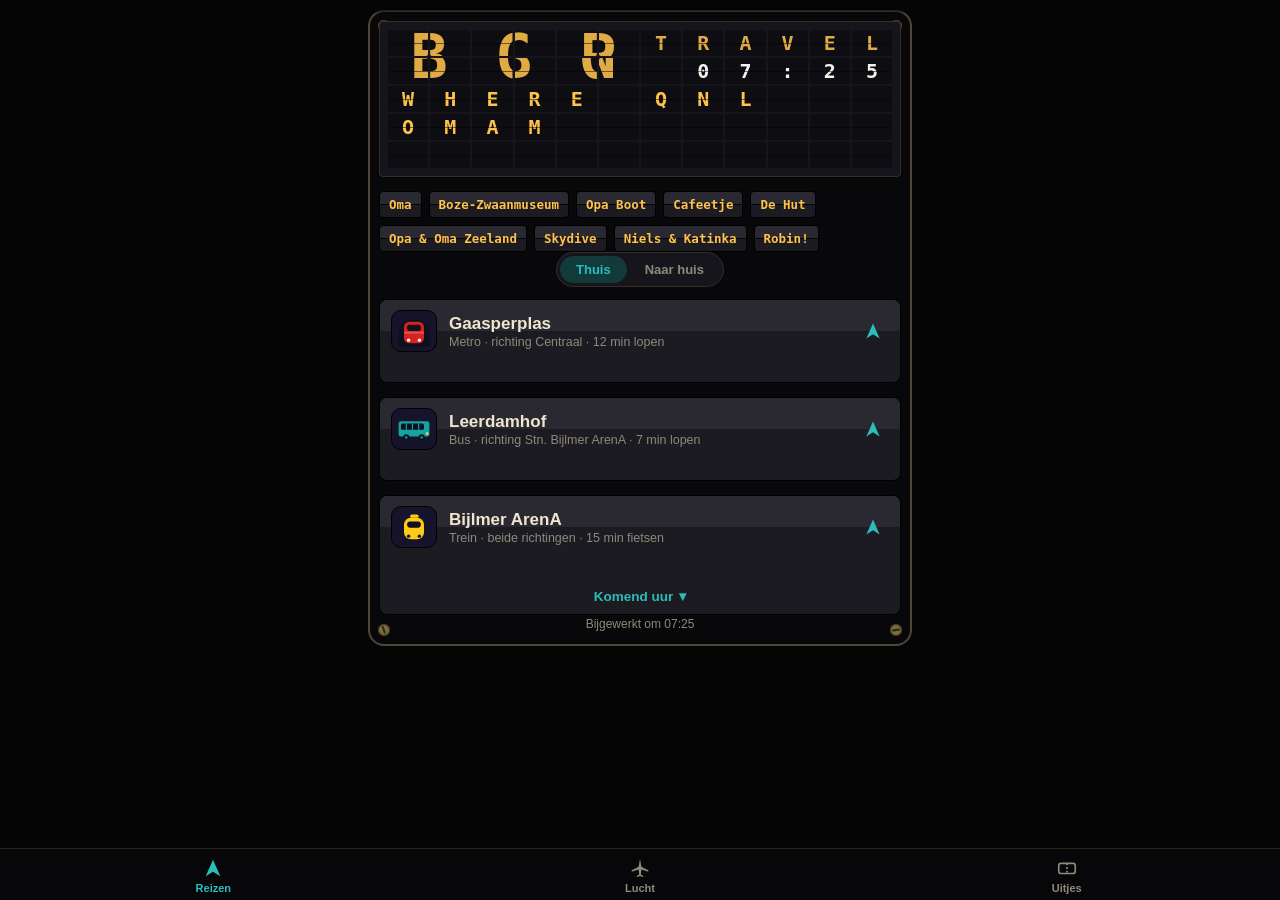
==== commit 643b17df: "Plane/Uitjes tweaks: fewer location prompts, auto-select, card actions - Geolocation: cache the last" ====
--- a/index.html
+++ b/index.html
@@ -7,7 +7,7 @@
   <meta name="description" content="Vertrektijden en routes vanaf huis — Gaasperplas, Leerdamhof, Bijlmer ArenA">
   <meta name="theme-color" content="#0d0d0f">
   <link rel="manifest" href="manifest.webmanifest">
-  <link rel="stylesheet" href="style.css?v=30">
+  <link rel="stylesheet" href="style.css?v=32">
   <link rel="icon" type="image/svg+xml" href="icon.svg">
   <link rel="icon" href="icons/icon-192.png">
   <!-- iOS PWA -->
@@ -178,6 +178,11 @@
       </div>
     </div>
 
+    <!-- Uitjes tab: family outings from family-fun.json -->
+    <div id="tab-uitjes" hidden>
+      <div id="uitjes-content"></div>
+    </div>
+
     </div>
   </main>
 
@@ -188,10 +193,14 @@
     </button>
     <button class="tab" type="button" data-tab="lucht" aria-selected="false">
       <svg viewBox="0 0 24 24" aria-hidden="true"><path d="M12 2 L13.5 10.5 L21 14.5 L21 16 L13.5 13.5 L13 19 L15.5 20.8 L15.5 22 L12 20.8 L8.5 22 L8.5 20.8 L11 19 L10.5 13.5 L3 16 L3 14.5 L10.5 10.5 Z" fill="currentColor"/></svg>
-      <span>In de lucht</span>
+      <span>Lucht</span>
+    </button>
+    <button class="tab" type="button" data-tab="uitjes" aria-selected="false">
+      <svg viewBox="0 0 24 24" aria-hidden="true"><rect x="3" y="7" width="18" height="11" rx="2.5" fill="none" stroke="currentColor" stroke-width="1.8"/><line x1="12" y1="7" x2="12" y2="18" stroke="currentColor" stroke-width="1.8" stroke-dasharray="2 2"/></svg>
+      <span>Uitjes</span>
     </button>
   </nav>
 
-  <script src="app.js?v=30"></script>
+  <script src="app.js?v=32"></script>
 </body>
 </html>
--- a/style.css
+++ b/style.css
@@ -335,6 +335,104 @@
 
 .fr24-link:active { filter: brightness(1.3); }
 
+/* ---- Uitjes (family outings) ---- */
+#uitjes-content { padding-top: 2px; }
+
+.uitjes-week { margin-bottom: 18px; }
+
+.uitjes-week-head {
+  display: flex;
+  align-items: baseline;
+  justify-content: space-between;
+  margin: 0 2px 8px;
+}
+
+.uitjes-week-head h3 { margin: 0; font-size: 14px; font-weight: 700; }
+.uitjes-week-range { font-size: 11.5px; color: var(--text-dim); }
+
+.uitjes-card {
+  position: relative;
+  display: flex;
+  gap: 12px;
+  background: var(--card);
+  border: 1px solid var(--border);
+  border-radius: var(--radius);
+  padding: 12px;
+  margin-bottom: 10px;
+  cursor: pointer;
+}
+
+.uitjes-card:active { filter: brightness(1.15); }
+.uitjes-card.local { border-left: 3px solid var(--accent); }
+.uitjes-card.radar { background: #141319; }
+
+.uitjes-emoji {
+  flex-shrink: 0;
+  width: 44px;
+  height: 44px;
+  display: flex;
+  align-items: center;
+  justify-content: center;
+  font-size: 22px;
+  background: var(--board);
+  border-radius: 10px;
+  overflow: hidden;
+}
+
+.uitjes-body { flex: 1; min-width: 0; }
+
+.uitjes-name {
+  font-size: 15px;
+  font-weight: 600;
+  line-height: 1.25;
+}
+
+.uitjes-meta { margin-top: 3px; font-size: 12px; color: var(--text-dim); }
+
+.uitjes-note {
+  margin-top: 5px;
+  font-size: 12px;
+  line-height: 1.4;
+  color: var(--text-dim);
+  display: -webkit-box;
+  -webkit-line-clamp: 2;
+  -webkit-box-orient: vertical;
+  overflow: hidden;
+}
+
+.uitjes-right {
+  flex-shrink: 0;
+  display: flex;
+  flex-direction: column;
+  align-items: flex-end;
+  gap: 8px;
+}
+
+/* Action icons (website + maps) pin to the bottom-right, whether or not there's a chip. */
+.uitjes-actions {
+  margin-top: auto;
+  display: flex;
+  gap: 2px;
+}
+
+.uitjes-price {
+  font-size: 10.5px;
+  font-weight: 700;
+  padding: 3px 9px;
+  border-radius: 999px;
+  white-space: nowrap;
+}
+
+.uitjes-price.free { background: #123a2a; color: var(--green); }
+.uitjes-price.paid { background: #2a2418; color: var(--amber); }
+
+.uitjes-foot {
+  text-align: center;
+  font-size: 11px;
+  color: var(--text-dim);
+  margin: 4px 0 0;
+}
+
 /* ---- Home / return toggle ---- */
 #mode-bar {
   display: flex;
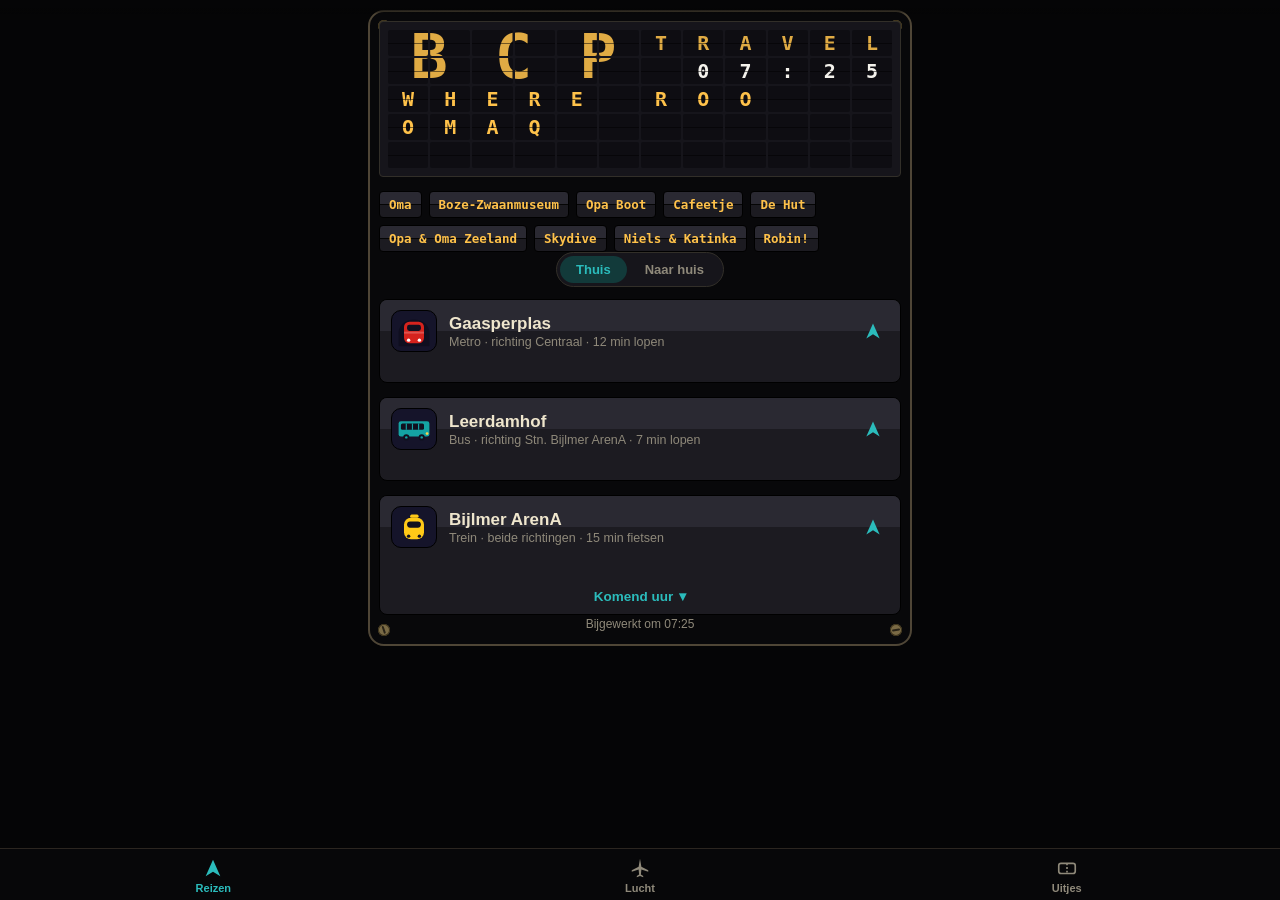
==== commit f1a30c2a: "Plane map: full-height radar centred on you, drop the trail - The planes tab now fills the window (n" ====
--- a/index.html
+++ b/index.html
@@ -7,7 +7,7 @@
   <meta name="description" content="Vertrektijden en routes vanaf huis — Gaasperplas, Leerdamhof, Bijlmer ArenA">
   <meta name="theme-color" content="#0d0d0f">
   <link rel="manifest" href="manifest.webmanifest">
-  <link rel="stylesheet" href="style.css?v=32">
+  <link rel="stylesheet" href="style.css?v=34">
   <link rel="icon" type="image/svg+xml" href="icon.svg">
   <link rel="icon" href="icons/icon-192.png">
   <!-- iOS PWA -->
@@ -175,6 +175,7 @@
         </div>
         <ul class="departures plane-list" id="plane-list" data-empty="Geen vliegtuigen in de buurt"></ul>
         <div id="plane-map" hidden></div>
+        <a id="fr24-link" hidden target="_blank" rel="noopener"></a>
       </div>
     </div>
 
@@ -201,6 +202,6 @@
     </button>
   </nav>
 
-  <script src="app.js?v=32"></script>
+  <script src="app.js?v=34"></script>
 </body>
 </html>
--- a/style.css
+++ b/style.css
@@ -254,6 +254,40 @@
   background: #0b0c10;
 }
 
+/* Planes tab fills the window — no page scroll; the map takes the spare height. */
+body.lucht { overflow: hidden; }
+
+body.lucht #app {
+  height: 100dvh;
+  display: flex;
+  flex-direction: column;
+  padding-bottom: calc(env(safe-area-inset-bottom) + 60px);   /* clear the fixed tab bar */
+}
+
+body.lucht .chassis { flex: 1; min-height: 0; display: flex; flex-direction: column; }
+body.lucht #tab-lucht { flex: 1; min-height: 0; display: flex; }
+body.lucht #board-planes { flex: 1; min-height: 0; display: flex; flex-direction: column; margin-bottom: 0; }
+body.lucht #plane-map { flex: 1; height: auto; min-height: 0; }
+body.lucht #plane-list { flex: 1; min-height: 0; overflow-y: auto; }
+
+/* Flightradar24 link shown under the map after selecting a plane */
+#fr24-link {
+  display: block;
+  margin: 9px 11px 11px;
+  padding: 10px;
+  text-align: center;
+  border-radius: 8px;
+  background: var(--accent-soft);
+  color: var(--accent);
+  font-family: var(--mono);
+  font-weight: 700;
+  font-size: 13px;
+  text-decoration: none;
+}
+
+#fr24-link[hidden] { display: none; }
+#fr24-link:active { filter: brightness(1.25); }
+
 .plane-marker .pm {
   width: 26px;
   height: 26px;
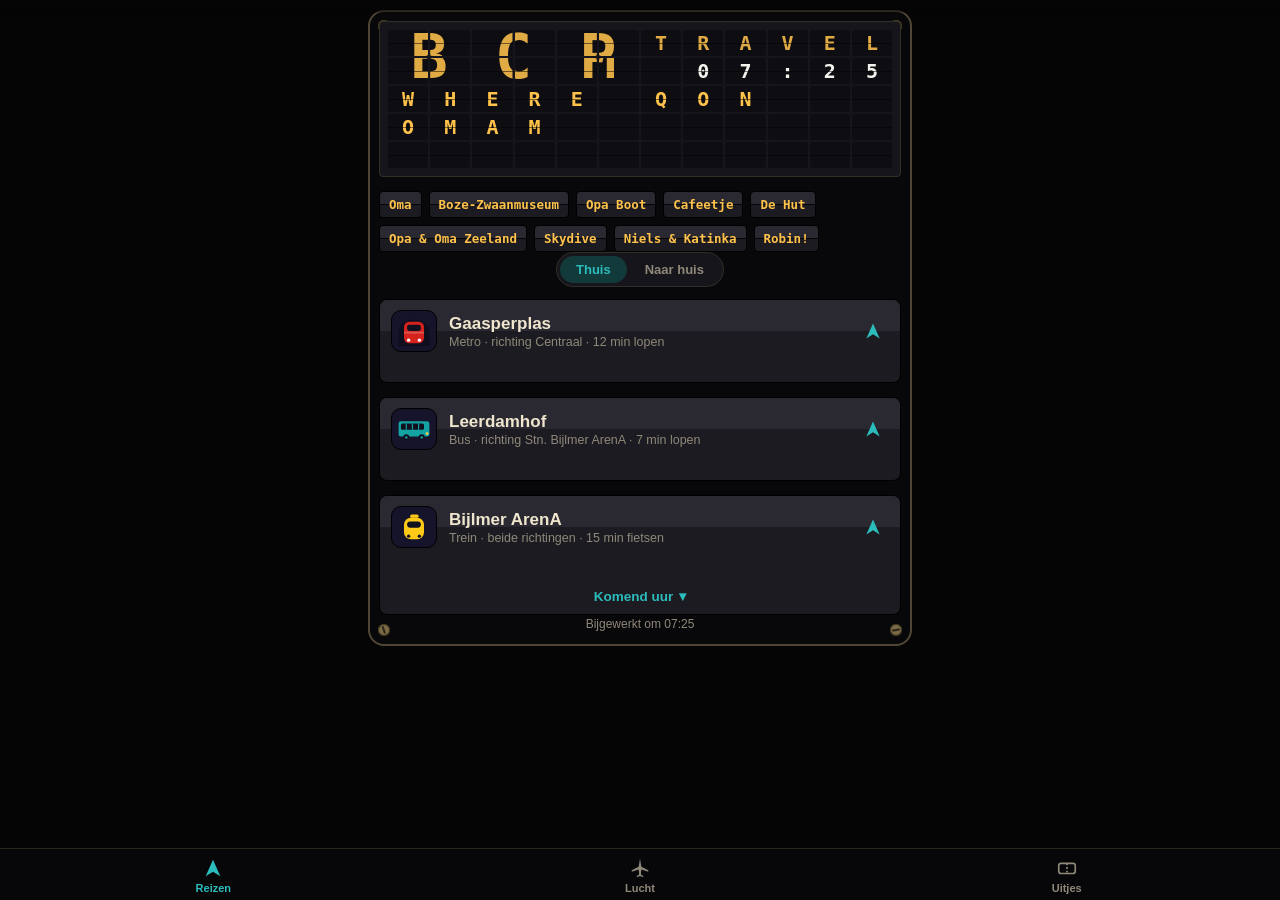
==== commit d2e440d4: "Accurate labels for uncategorised planes + URL routing per tab - Planes that broadcast no ADS-B cate" ====
--- a/index.html
+++ b/index.html
@@ -7,7 +7,18 @@
   <meta name="description" content="Vertrektijden en routes vanaf huis — Gaasperplas, Leerdamhof, Bijlmer ArenA">
   <meta name="theme-color" content="#0d0d0f">
   <link rel="manifest" href="manifest.webmanifest">
-  <link rel="stylesheet" href="style.css?v=34">
+  <!-- Restore the clean URL after the 404.html redirect (SPA routing). -->
+  <script>
+    (function (l) {
+      if (l.search[1] === '/') {
+        var decoded = l.search.slice(1).split('&').map(function (s) {
+          return s.replace(/~and~/g, '&');
+        }).join('?');
+        window.history.replaceState(null, null, l.pathname.slice(0, -1) + decoded + l.hash);
+      }
+    }(window.location));
+  </script>
+  <link rel="stylesheet" href="style.css?v=36">
   <link rel="icon" type="image/svg+xml" href="icon.svg">
   <link rel="icon" href="icons/icon-192.png">
   <!-- iOS PWA -->
@@ -202,6 +213,6 @@
     </button>
   </nav>
 
-  <script src="app.js?v=34"></script>
+  <script src="app.js?v=36"></script>
 </body>
 </html>
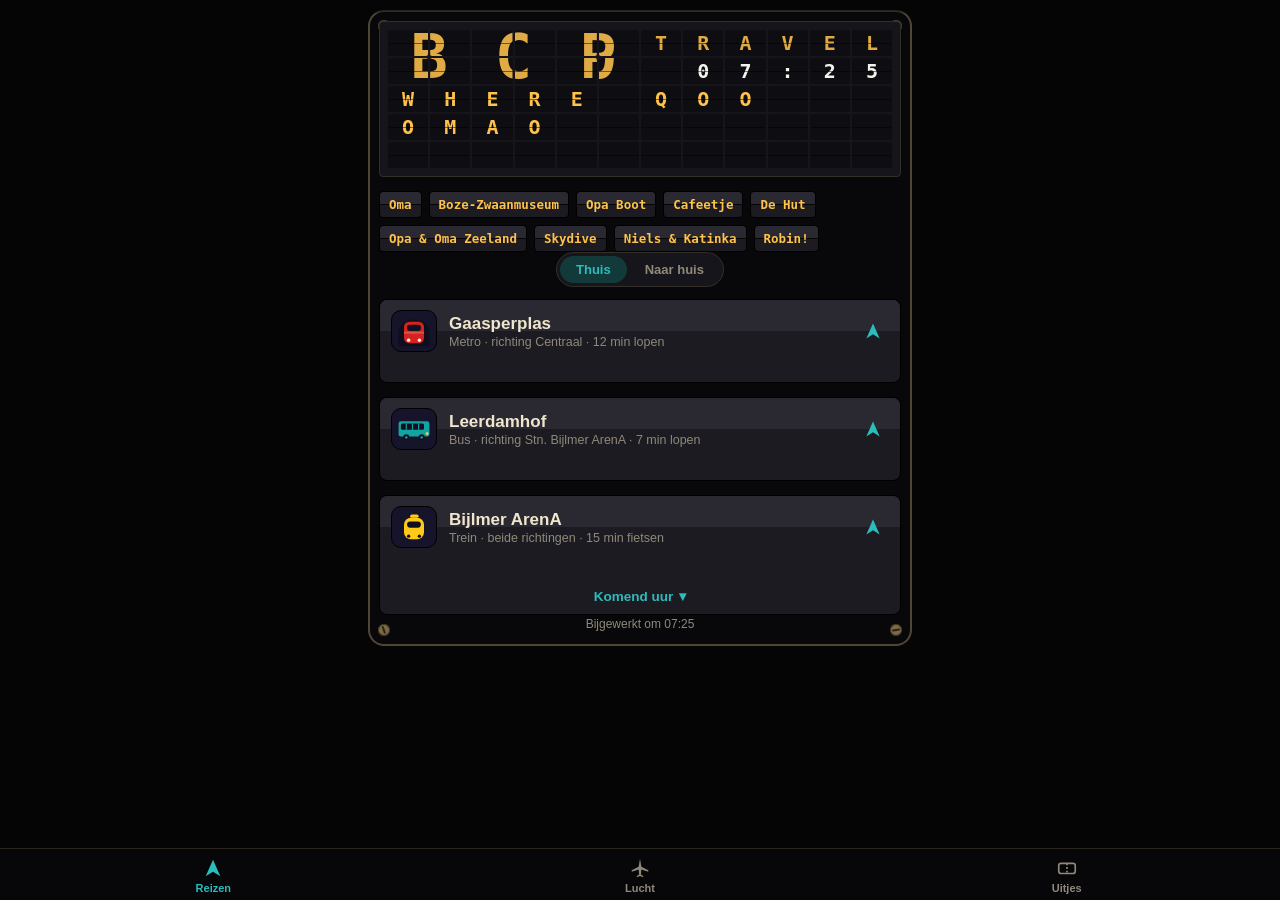
==== commit 45d4c832: "New app icon + favicon set: brass-framed BCP split-flap Redraw icon.svg / favicon.svg as a brass-fra" ====
--- a/index.html
+++ b/index.html
@@ -18,15 +18,16 @@
       }
     }(window.location));
   </script>
-  <link rel="stylesheet" href="style.css?v=36">
-  <link rel="icon" type="image/svg+xml" href="icon.svg">
-  <link rel="icon" href="icons/icon-192.png">
+  <link rel="stylesheet" href="style.css?v=37">
+  <link rel="icon" type="image/svg+xml" href="favicon.svg?v=37">
+  <link rel="icon" type="image/png" sizes="32x32" href="favicon-32.png?v=37">
+  <link rel="icon" type="image/png" sizes="16x16" href="favicon-16.png?v=37">
   <!-- iOS PWA -->
   <meta name="apple-mobile-web-app-capable" content="yes">
   <meta name="mobile-web-app-capable" content="yes">
   <meta name="apple-mobile-web-app-status-bar-style" content="black-translucent">
   <meta name="apple-mobile-web-app-title" content="BCP">
-  <link rel="apple-touch-icon" href="icons/apple-touch-icon.png">
+  <link rel="apple-touch-icon" href="icons/apple-touch-icon.png?v=37">
 </head>
 <body>
   <div id="top-fade" aria-hidden="true"></div>
@@ -213,6 +214,6 @@
     </button>
   </nav>
 
-  <script src="app.js?v=36"></script>
+  <script src="app.js?v=37"></script>
 </body>
 </html>
